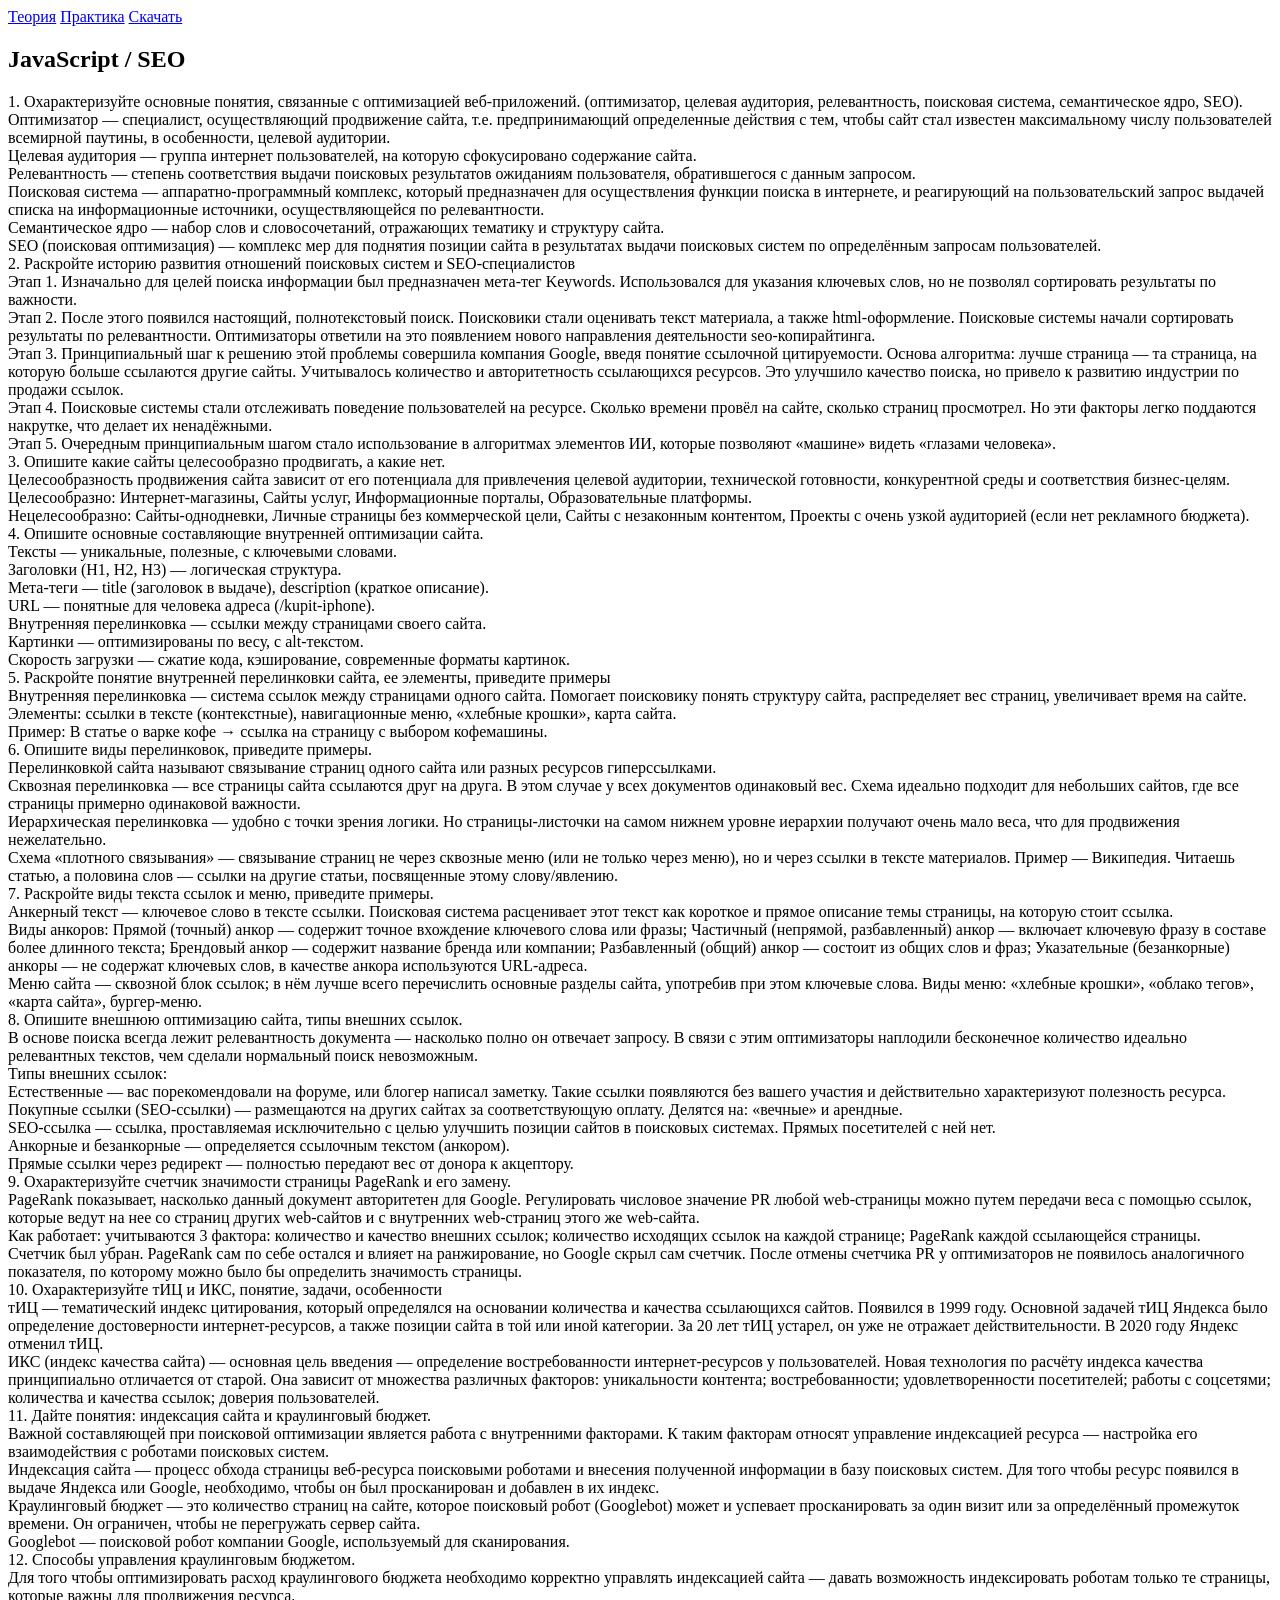
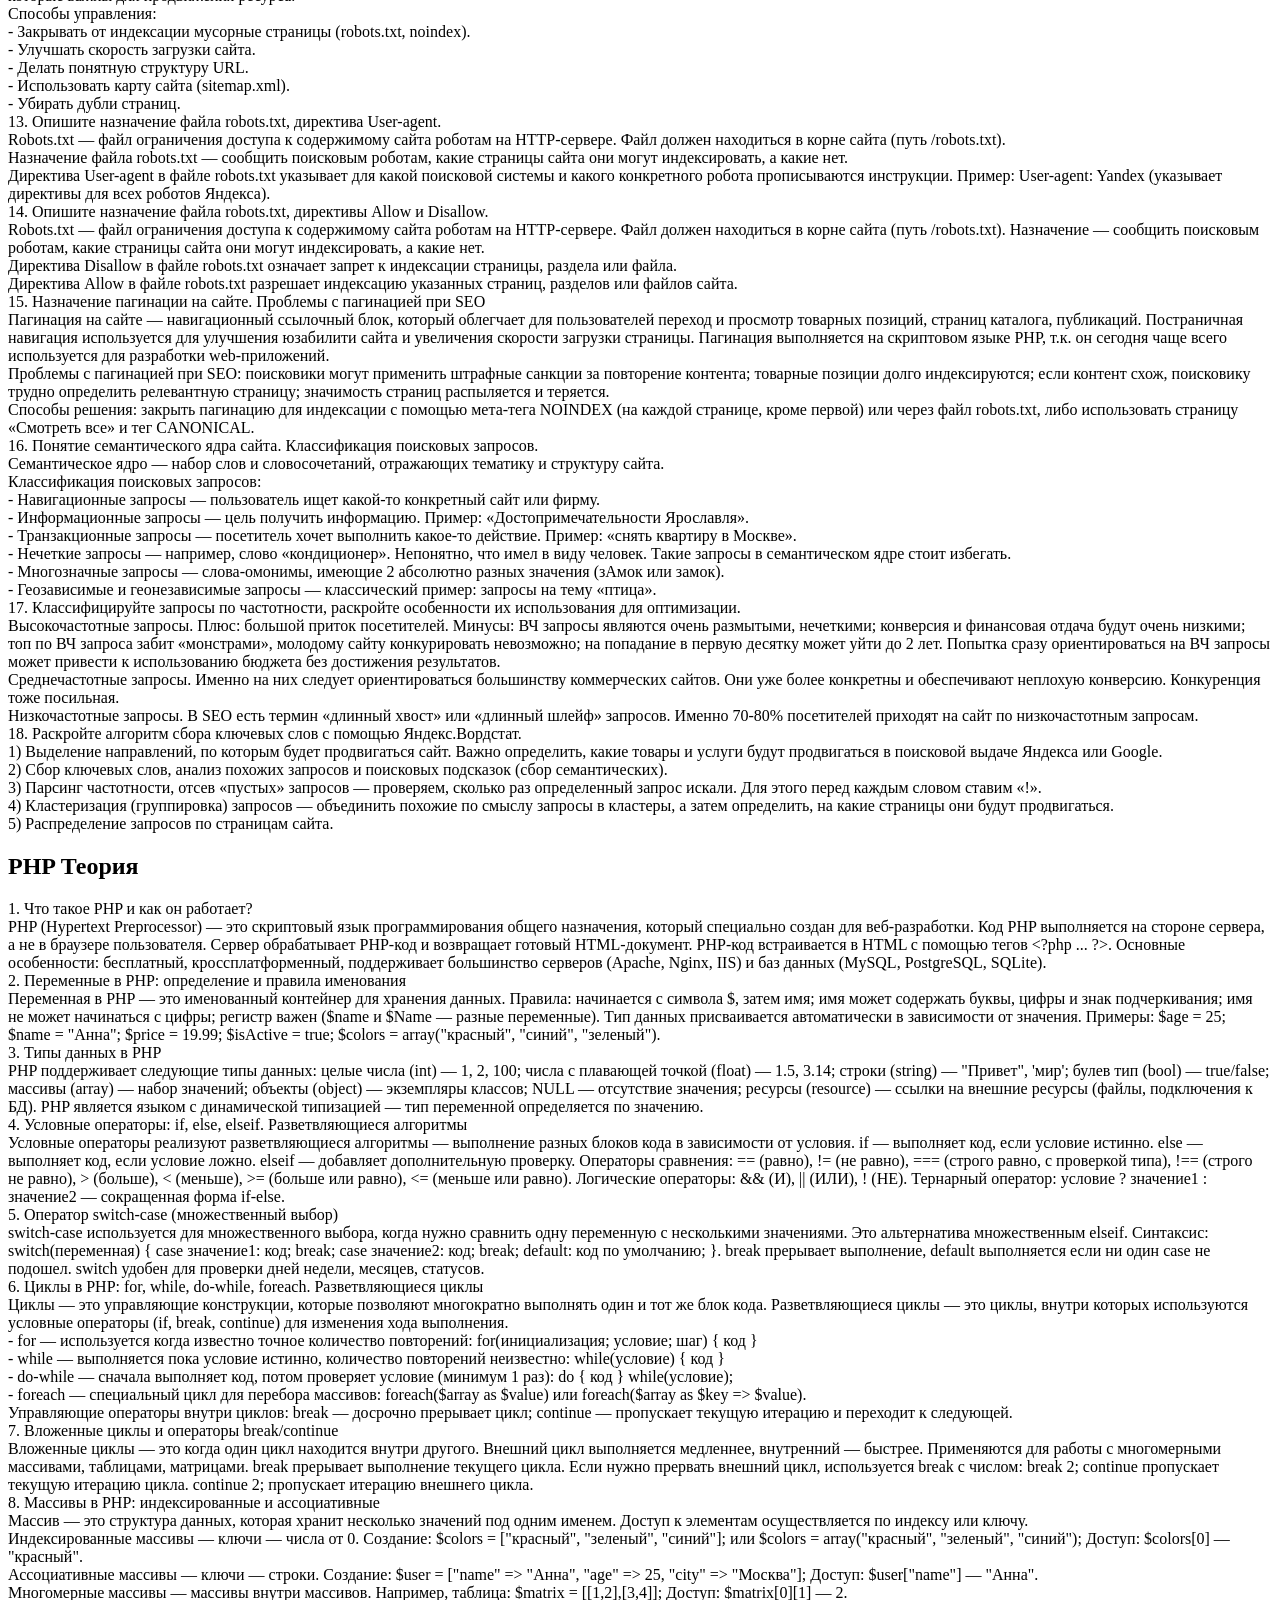
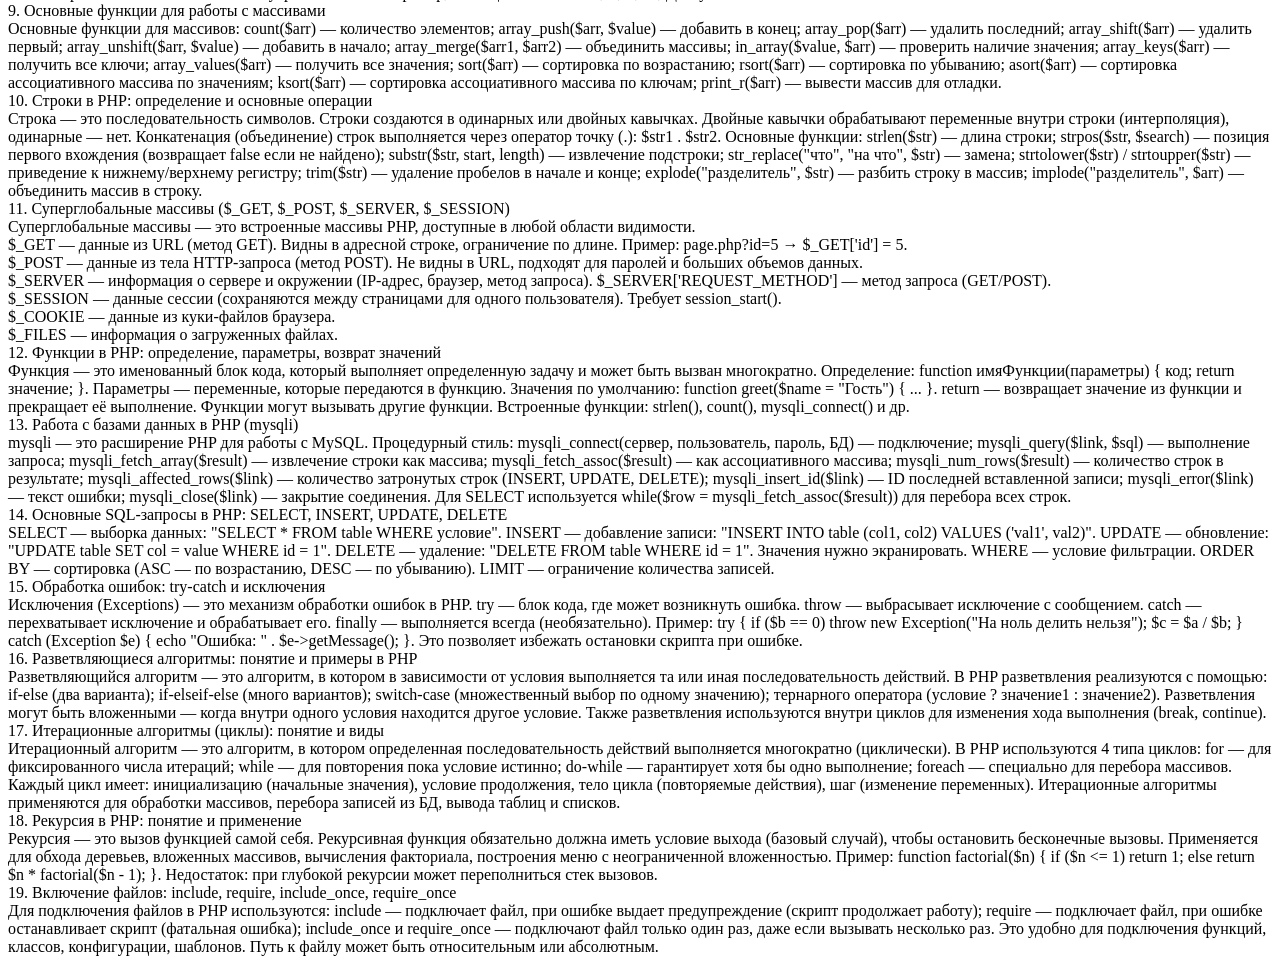
==== index.html @ ad6dc045 "Add files via upload" ====
<!DOCTYPE html>
<html lang="ru">
<head>
    <meta charset="UTF-8">
    <meta name="viewport" content="width=device-width, initial-scale=1.0">
    <title>Теория - Экзамен</title>
    <link rel="stylesheet" href="style.css">
</head>
<body>
<div class="container">
    <div class="nav">
        <a href="index.html">Теория</a>
        <a href="practice.html">Практика</a>
        <a href="javascript:void(0)" onclick="downloadFile()">Скачать</a>    
    </div>

    <div class="two-columns">
        <!-- ЛЕВАЯ КОЛОНКА: JAVASCRIPT (18 вопросов) -->
        <div class="col js-col">
            <h2>JavaScript / SEO</h2>

            <div class="task-block">
                <span class="task-title">1. Охарактеризуйте основные понятия, связанные с оптимизацией веб-приложений. (оптимизатор, целевая аудитория, релевантность, поисковая система, семантическое ядро, SEO).</span>
                <div class="answer">Оптимизатор — специалист, осуществляющий продвижение сайта, т.е. предпринимающий определенные действия с тем, чтобы сайт стал известен максимальному числу пользователей всемирной паутины, в особенности, целевой аудитории.<br>
Целевая аудитория — группа интернет пользователей, на которую сфокусировано содержание сайта.<br>
Релевантность — степень соответствия выдачи поисковых результатов ожиданиям пользователя, обратившегося с данным запросом.<br>
Поисковая система — аппаратно-программный комплекс, который предназначен для осуществления функции поиска в интернете, и реагирующий на пользовательский запрос выдачей списка на информационные источники, осуществляющейся по релевантности.<br>
Семантическое ядро — набор слов и словосочетаний, отражающих тематику и структуру сайта.<br>
SEO (поисковая оптимизация) — комплекс мер для поднятия позиции сайта в результатах выдачи поисковых систем по определённым запросам пользователей.</div>
            </div>

            <div class="task-block">
                <span class="task-title">2. Раскройте историю развития отношений поисковых систем и SEO-специалистов</span>
                <div class="answer">Этап 1. Изначально для целей поиска информации был предназначен мета-тег Keywords. Использовался для указания ключевых слов, но не позволял сортировать результаты по важности.<br>
Этап 2. После этого появился настоящий, полнотекстовый поиск. Поисковики стали оценивать текст материала, а также html-оформление. Поисковые системы начали сортировать результаты по релевантности. Оптимизаторы ответили на это появлением нового направления деятельности seo-копирайтинга.<br>
Этап 3. Принципиальный шаг к решению этой проблемы совершила компания Google, введя понятие ссылочной цитируемости. Основа алгоритма: лучше страница — та страница, на которую больше ссылаются другие сайты. Учитывалось количество и авторитетность ссылающихся ресурсов. Это улучшило качество поиска, но привело к развитию индустрии по продажи ссылок.<br>
Этап 4. Поисковые системы стали отслеживать поведение пользователей на ресурсе. Сколько времени провёл на сайте, сколько страниц просмотрел. Но эти факторы легко поддаются накрутке, что делает их ненадёжными.<br>
Этап 5. Очередным принципиальным шагом стало использование в алгоритмах элементов ИИ, которые позволяют «машине» видеть «глазами человека».</div>
            </div>

            <div class="task-block">
                <span class="task-title">3. Опишите какие сайты целесообразно продвигать, а какие нет.</span>
                <div class="answer">Целесообразность продвижения сайта зависит от его потенциала для привлечения целевой аудитории, технической готовности, конкурентной среды и соответствия бизнес-целям.<br>
Целесообразно: Интернет-магазины, Сайты услуг, Информационные порталы, Образовательные платформы.<br>
Нецелесообразно: Сайты-однодневки, Личные страницы без коммерческой цели, Сайты с незаконным контентом, Проекты с очень узкой аудиторией (если нет рекламного бюджета).</div>
            </div>

            <div class="task-block">
                <span class="task-title">4. Опишите основные составляющие внутренней оптимизации сайта.</span>
                <div class="answer">Тексты — уникальные, полезные, с ключевыми словами.<br>
Заголовки (H1, H2, H3) — логическая структура.<br>
Мета-теги — title (заголовок в выдаче), description (краткое описание).<br>
URL — понятные для человека адреса (/kupit-iphone).<br>
Внутренняя перелинковка — ссылки между страницами своего сайта.<br>
Картинки — оптимизированы по весу, с alt-текстом.<br>
Скорость загрузки — сжатие кода, кэширование, современные форматы картинок.</div>
            </div>

            <div class="task-block">
                <span class="task-title">5. Раскройте понятие внутренней перелинковки сайта, ее элементы, приведите примеры</span>
                <div class="answer">Внутренняя перелинковка — система ссылок между страницами одного сайта. Помогает поисковику понять структуру сайта, распределяет вес страниц, увеличивает время на сайте.<br>
Элементы: ссылки в тексте (контекстные), навигационные меню, «хлебные крошки», карта сайта.<br>
Пример: В статье о варке кофе → ссылка на страницу с выбором кофемашины.</div>
            </div>

            <div class="task-block">
                <span class="task-title">6. Опишите виды перелинковок, приведите примеры.</span>
                <div class="answer">Перелинковкой сайта называют связывание страниц одного сайта или разных ресурсов гиперссылками.<br>
Сквозная перелинковка — все страницы сайта ссылаются друг на друга. В этом случае у всех документов одинаковый вес. Схема идеально подходит для небольших сайтов, где все страницы примерно одинаковой важности.<br>
Иерархическая перелинковка — удобно с точки зрения логики. Но страницы-листочки на самом нижнем уровне иерархии получают очень мало веса, что для продвижения нежелательно.<br>
Схема «плотного связывания» — связывание страниц не через сквозные меню (или не только через меню), но и через ссылки в тексте материалов. Пример — Википедия. Читаешь статью, а половина слов — ссылки на другие статьи, посвященные этому слову/явлению.</div>
            </div>

            <div class="task-block">
                <span class="task-title">7. Раскройте виды текста ссылок и меню, приведите примеры.</span>
                <div class="answer">Анкерный текст — ключевое слово в тексте ссылки. Поисковая система расценивает этот текст как короткое и прямое описание темы страницы, на которую стоит ссылка.<br>
Виды анкоров: Прямой (точный) анкор — содержит точное вхождение ключевого слова или фразы; Частичный (непрямой, разбавленный) анкор — включает ключевую фразу в составе более длинного текста; Брендовый анкор — содержит название бренда или компании; Разбавленный (общий) анкор — состоит из общих слов и фраз; Указательные (безанкорные) анкоры — не содержат ключевых слов, в качестве анкора используются URL-адреса.<br>
Меню сайта — сквозной блок ссылок; в нём лучше всего перечислить основные разделы сайта, употребив при этом ключевые слова. Виды меню: «хлебные крошки», «облако тегов», «карта сайта», бургер-меню.</div>
            </div>

            <div class="task-block">
                <span class="task-title">8. Опишите внешнюю оптимизацию сайта, типы внешних ссылок.</span>
                <div class="answer">В основе поиска всегда лежит релевантность документа — насколько полно он отвечает запросу. В связи с этим оптимизаторы наплодили бесконечное количество идеально релевантных текстов, чем сделали нормальный поиск невозможным.<br>
Типы внешних ссылок:<br>
Естественные — вас порекомендовали на форуме, или блогер написал заметку. Такие ссылки появляются без вашего участия и действительно характеризуют полезность ресурса.<br>
Покупные ссылки (SEO-ссылки) — размещаются на других сайтах за соответствующую оплату. Делятся на: «вечные» и арендные.<br>
SEO-ссылка — ссылка, проставляемая исключительно с целью улучшить позиции сайтов в поисковых системах. Прямых посетителей с ней нет.<br>
Анкорные и безанкорные — определяется ссылочным текстом (анкором).<br>
Прямые ссылки через редирект — полностью передают вес от донора к акцептору.</div>
            </div>

            <div class="task-block">
                <span class="task-title">9. Охарактеризуйте счетчик значимости страницы PageRank и его замену.</span>
                <div class="answer">PageRank показывает, насколько данный документ авторитетен для Google. Регулировать числовое значение PR любой web-страницы можно путем передачи веса с помощью ссылок, которые ведут на нее со страниц других web-сайтов и с внутренних web-страниц этого же web-сайта.<br>
Как работает: учитываются 3 фактора: количество и качество внешних ссылок; количество исходящих ссылок на каждой странице; PageRank каждой ссылающейся страницы.<br>
Счетчик был убран. PageRank сам по себе остался и влияет на ранжирование, но Google скрыл сам счетчик. После отмены счетчика PR у оптимизаторов не появилось аналогичного показателя, по которому можно было бы определить значимость страницы.</div>
            </div>

            <div class="task-block">
                <span class="task-title">10. Охарактеризуйте тИЦ и ИКС, понятие, задачи, особенности</span>
                <div class="answer">тИЦ — тематический индекс цитирования, который определялся на основании количества и качества ссылающихся сайтов. Появился в 1999 году. Основной задачей тИЦ Яндекса было определение достоверности интернет-ресурсов, а также позиции сайта в той или иной категории. За 20 лет тИЦ устарел, он уже не отражает действительности. В 2020 году Яндекс отменил тИЦ.<br>
ИКС (индекс качества сайта) — основная цель введения — определение востребованности интернет-ресурсов у пользователей. Новая технология по расчёту индекса качества принципиально отличается от старой. Она зависит от множества различных факторов: уникальности контента; востребованности; удовлетворенности посетителей; работы с соцсетями; количества и качества ссылок; доверия пользователей.</div>
            </div>

            <div class="task-block">
                <span class="task-title">11. Дайте понятия: индексация сайта и краулинговый бюджет.</span>
                <div class="answer">Важной составляющей при поисковой оптимизации является работа с внутренними факторами. К таким факторам относят управление индексацией ресурса — настройка его взаимодействия с роботами поисковых систем.<br>
Индексация сайта — процесс обхода страницы веб-ресурса поисковыми роботами и внесения полученной информации в базу поисковых систем. Для того чтобы ресурс появился в выдаче Яндекса или Google, необходимо, чтобы он был просканирован и добавлен в их индекс.<br>
Краулинговый бюджет — это количество страниц на сайте, которое поисковый робот (Googlebot) может и успевает просканировать за один визит или за определённый промежуток времени. Он ограничен, чтобы не перегружать сервер сайта.<br>
Googlebot — поисковой робот компании Google, используемый для сканирования.</div>
            </div>

            <div class="task-block">
                <span class="task-title">12. Способы управления краулинговым бюджетом.</span>
                <div class="answer">Для того чтобы оптимизировать расход краулингового бюджета необходимо корректно управлять индексацией сайта — давать возможность индексировать роботам только те страницы, которые важны для продвижения ресурса.<br>
Способы управления:<br>
- Закрывать от индексации мусорные страницы (robots.txt, noindex).<br>
- Улучшать скорость загрузки сайта.<br>
- Делать понятную структуру URL.<br>
- Использовать карту сайта (sitemap.xml).<br>
- Убирать дубли страниц.</div>
            </div>

            <div class="task-block">
                <span class="task-title">13. Опишите назначение файла robots.txt, директива User-agent.</span>
                <div class="answer">Robots.txt — файл ограничения доступа к содержимому сайта роботам на HTTP-сервере. Файл должен находиться в корне сайта (путь /robots.txt).<br>
Назначение файла robots.txt — сообщить поисковым роботам, какие страницы сайта они могут индексировать, а какие нет.<br>
Директива User-agent в файле robots.txt указывает для какой поисковой системы и какого конкретного робота прописываются инструкции. Пример: User-agent: Yandex (указывает директивы для всех роботов Яндекса).</div>
            </div>

            <div class="task-block">
                <span class="task-title">14. Опишите назначение файла robots.txt, директивы Allow и Disallow.</span>
                <div class="answer">Robots.txt — файл ограничения доступа к содержимому сайта роботам на HTTP-сервере. Файл должен находиться в корне сайта (путь /robots.txt). Назначение — сообщить поисковым роботам, какие страницы сайта они могут индексировать, а какие нет.<br>
Директива Disallow в файле robots.txt означает запрет к индексации страницы, раздела или файла.<br>
Директива Allow в файле robots.txt разрешает индексацию указанных страниц, разделов или файлов сайта.</div>
            </div>

            <div class="task-block">
                <span class="task-title">15. Назначение пагинации на сайте. Проблемы с пагинацией при SEO</span>
                <div class="answer">Пагинация на сайте — навигационный ссылочный блок, который облегчает для пользователей переход и просмотр товарных позиций, страниц каталога, публикаций. Постраничная навигация используется для улучшения юзабилити сайта и увеличения скорости загрузки страницы. Пагинация выполняется на скриптовом языке PHP, т.к. он сегодня чаще всего используется для разработки web-приложений.<br>
Проблемы с пагинацией при SEO: поисковики могут применить штрафные санкции за повторение контента; товарные позиции долго индексируются; если контент схож, поисковику трудно определить релевантную страницу; значимость страниц распыляется и теряется.<br>
Способы решения: закрыть пагинацию для индексации с помощью мета-тега NOINDEX (на каждой странице, кроме первой) или через файл robots.txt, либо использовать страницу «Смотреть все» и тег CANONICAL.</div>
            </div>

            <div class="task-block">
                <span class="task-title">16. Понятие семантического ядра сайта. Классификация поисковых запросов.</span>
                <div class="answer">Семантическое ядро — набор слов и словосочетаний, отражающих тематику и структуру сайта.<br>
Классификация поисковых запросов:<br>
- Навигационные запросы — пользователь ищет какой-то конкретный сайт или фирму.<br>
- Информационные запросы — цель получить информацию. Пример: «Достопримечательности Ярославля».<br>
- Транзакционные запросы — посетитель хочет выполнить какое-то действие. Пример: «снять квартиру в Москве».<br>
- Нечеткие запросы — например, слово «кондиционер». Непонятно, что имел в виду человек. Такие запросы в семантическом ядре стоит избегать.<br>
- Многозначные запросы — слова-омонимы, имеющие 2 абсолютно разных значения (зАмок или замок).<br>
- Геозависимые и геонезависимые запросы — классический пример: запросы на тему «птица».</div>
            </div>

            <div class="task-block">
                <span class="task-title">17. Классифицируйте запросы по частотности, раскройте особенности их использования для оптимизации.</span>
                <div class="answer">Высокочастотные запросы. Плюс: большой приток посетителей. Минусы: ВЧ запросы являются очень размытыми, нечеткими; конверсия и финансовая отдача будут очень низкими; топ по ВЧ запроса забит «монстрами», молодому сайту конкурировать невозможно; на попадание в первую десятку может уйти до 2 лет. Попытка сразу ориентироваться на ВЧ запросы может привести к использованию бюджета без достижения результатов.<br>
Среднечастотные запросы. Именно на них следует ориентироваться большинству коммерческих сайтов. Они уже более конкретны и обеспечивают неплохую конверсию. Конкуренция тоже посильная.<br>
Низкочастотные запросы. В SEO есть термин «длинный хвост» или «длинный шлейф» запросов. Именно 70-80% посетителей приходят на сайт по низкочастотным запросам.</div>
            </div>

            <div class="task-block">
                <span class="task-title">18. Раскройте алгоритм сбора ключевых слов с помощью Яндекс.Вордстат.</span>
                <div class="answer">1) Выделение направлений, по которым будет продвигаться сайт. Важно определить, какие товары и услуги будут продвигаться в поисковой выдаче Яндекса или Google.<br>
2) Сбор ключевых слов, анализ похожих запросов и поисковых подсказок (сбор семантических).<br>
3) Парсинг частотности, отсев «пустых» запросов — проверяем, сколько раз определенный запрос искали. Для этого перед каждым словом ставим «!».<br>
4) Кластеризация (группировка) запросов — объединить похожие по смыслу запросы в кластеры, а затем определить, на какие страницы они будут продвигаться.<br>
5) Распределение запросов по страницам сайта.</div>
            </div>
        </div>

        <!-- ПРАВАЯ КОЛОНКА: PHP ТЕОРИЯ -->
        <div class="col php-col">
            <h2>PHP Теория</h2>

            <!-- ОСНОВЫ PHP -->
            <div class="task-block">
                <span class="task-title">1. Что такое PHP и как он работает?</span>
                <div class="answer">PHP (Hypertext Preprocessor) — это скриптовый язык программирования общего назначения, который специально создан для веб-разработки. Код PHP выполняется на стороне сервера, а не в браузере пользователя. Сервер обрабатывает PHP-код и возвращает готовый HTML-документ. PHP-код встраивается в HTML с помощью тегов &lt;?php ... ?&gt;. Основные особенности: бесплатный, кроссплатформенный, поддерживает большинство серверов (Apache, Nginx, IIS) и баз данных (MySQL, PostgreSQL, SQLite).</div>
            </div>

            <div class="task-block">
                <span class="task-title">2. Переменные в PHP: определение и правила именования</span>
                <div class="answer">Переменная в PHP — это именованный контейнер для хранения данных. Правила: начинается с символа $, затем имя; имя может содержать буквы, цифры и знак подчеркивания; имя не может начинаться с цифры; регистр важен ($name и $Name — разные переменные). Тип данных присваивается автоматически в зависимости от значения. Примеры: $age = 25; $name = "Анна"; $price = 19.99; $isActive = true; $colors = array("красный", "синий", "зеленый").</div>
            </div>

            <div class="task-block">
                <span class="task-title">3. Типы данных в PHP</span>
                <div class="answer">PHP поддерживает следующие типы данных: целые числа (int) — 1, 2, 100; числа с плавающей точкой (float) — 1.5, 3.14; строки (string) — "Привет", 'мир'; булев тип (bool) — true/false; массивы (array) — набор значений; объекты (object) — экземпляры классов; NULL — отсутствие значения; ресурсы (resource) — ссылки на внешние ресурсы (файлы, подключения к БД). PHP является языком с динамической типизацией — тип переменной определяется по значению.</div>
            </div>

            <!-- УСЛОВНЫЕ ОПЕРАТОРЫ -->
            <div class="task-block">
                <span class="task-title">4. Условные операторы: if, else, elseif. Разветвляющиеся алгоритмы</span>
                <div class="answer">Условные операторы реализуют разветвляющиеся алгоритмы — выполнение разных блоков кода в зависимости от условия. if — выполняет код, если условие истинно. else — выполняет код, если условие ложно. elseif — добавляет дополнительную проверку. Операторы сравнения: == (равно), != (не равно), === (строго равно, с проверкой типа), !== (строго не равно), > (больше), < (меньше), >= (больше или равно), <= (меньше или равно). Логические операторы: && (И), || (ИЛИ), ! (НЕ). Тернарный оператор: условие ? значение1 : значение2 — сокращенная форма if-else.</div>
            </div>

            <div class="task-block">
                <span class="task-title">5. Оператор switch-case (множественный выбор)</span>
                <div class="answer">switch-case используется для множественного выбора, когда нужно сравнить одну переменную с несколькими значениями. Это альтернатива множественным elseif. Синтаксис: switch(переменная) { case значение1: код; break; case значение2: код; break; default: код по умолчанию; }. break прерывает выполнение, default выполняется если ни один case не подошел. switch удобен для проверки дней недели, месяцев, статусов.</div>
            </div>

            <!-- ЦИКЛЫ -->
            <div class="task-block">
                <span class="task-title">6. Циклы в PHP: for, while, do-while, foreach. Разветвляющиеся циклы</span>
                <div class="answer">Циклы — это управляющие конструкции, которые позволяют многократно выполнять один и тот же блок кода. Разветвляющиеся циклы — это циклы, внутри которых используются условные операторы (if, break, continue) для изменения хода выполнения.<br>
- for — используется когда известно точное количество повторений: for(инициализация; условие; шаг) { код }<br>
- while — выполняется пока условие истинно, количество повторений неизвестно: while(условие) { код }<br>
- do-while — сначала выполняет код, потом проверяет условие (минимум 1 раз): do { код } while(условие);<br>
- foreach — специальный цикл для перебора массивов: foreach($array as $value) или foreach($array as $key => $value).<br>
Управляющие операторы внутри циклов: break — досрочно прерывает цикл; continue — пропускает текущую итерацию и переходит к следующей.</div>
            </div>

            <div class="task-block">
                <span class="task-title">7. Вложенные циклы и операторы break/continue</span>
                <div class="answer">Вложенные циклы — это когда один цикл находится внутри другого. Внешний цикл выполняется медленнее, внутренний — быстрее. Применяются для работы с многомерными массивами, таблицами, матрицами. break прерывает выполнение текущего цикла. Если нужно прервать внешний цикл, используется break с числом: break 2; continue пропускает текущую итерацию цикла. continue 2; пропускает итерацию внешнего цикла.</div>
            </div>

            <!-- МАССИВЫ -->
            <div class="task-block">
                <span class="task-title">8. Массивы в PHP: индексированные и ассоциативные</span>
                <div class="answer">Массив — это структура данных, которая хранит несколько значений под одним именем. Доступ к элементам осуществляется по индексу или ключу.<br>
Индексированные массивы — ключи — числа от 0. Создание: $colors = ["красный", "зеленый", "синий"]; или $colors = array("красный", "зеленый", "синий"); Доступ: $colors[0] — "красный".<br>
Ассоциативные массивы — ключи — строки. Создание: $user = ["name" => "Анна", "age" => 25, "city" => "Москва"]; Доступ: $user["name"] — "Анна".<br>
Многомерные массивы — массивы внутри массивов. Например, таблица: $matrix = [[1,2],[3,4]]; Доступ: $matrix[0][1] — 2.</div>
            </div>

            <div class="task-block">
                <span class="task-title">9. Основные функции для работы с массивами</span>
                <div class="answer">Основные функции для массивов: count($arr) — количество элементов; array_push($arr, $value) — добавить в конец; array_pop($arr) — удалить последний; array_shift($arr) — удалить первый; array_unshift($arr, $value) — добавить в начало; array_merge($arr1, $arr2) — объединить массивы; in_array($value, $arr) — проверить наличие значения; array_keys($arr) — получить все ключи; array_values($arr) — получить все значения; sort($arr) — сортировка по возрастанию; rsort($arr) — сортировка по убыванию; asort($arr) — сортировка ассоциативного массива по значениям; ksort($arr) — сортировка ассоциативного массива по ключам; print_r($arr) — вывести массив для отладки.</div>
            </div>

            <!-- СТРОКИ -->
            <div class="task-block">
                <span class="task-title">10. Строки в PHP: определение и основные операции</span>
                <div class="answer">Строка — это последовательность символов. Строки создаются в одинарных или двойных кавычках. Двойные кавычки обрабатывают переменные внутри строки (интерполяция), одинарные — нет. Конкатенация (объединение) строк выполняется через оператор точку (.): $str1 . $str2. Основные функции: strlen($str) — длина строки; strpos($str, $search) — позиция первого вхождения (возвращает false если не найдено); substr($str, start, length) — извлечение подстроки; str_replace("что", "на что", $str) — замена; strtolower($str) / strtoupper($str) — приведение к нижнему/верхнему регистру; trim($str) — удаление пробелов в начале и конце; explode("разделитель", $str) — разбить строку в массив; implode("разделитель", $arr) — объединить массив в строку.</div>
            </div>

            <!-- СУПЕРГЛОБАЛЬНЫЕ МАССИВЫ -->
            <div class="task-block">
                <span class="task-title">11. Суперглобальные массивы ($_GET, $_POST, $_SERVER, $_SESSION)</span>
                <div class="answer">Суперглобальные массивы — это встроенные массивы PHP, доступные в любой области видимости.<br>
$_GET — данные из URL (метод GET). Видны в адресной строке, ограничение по длине. Пример: page.php?id=5 → $_GET['id'] = 5.<br>
$_POST — данные из тела HTTP-запроса (метод POST). Не видны в URL, подходят для паролей и больших объемов данных.<br>
$_SERVER — информация о сервере и окружении (IP-адрес, браузер, метод запроса). $_SERVER['REQUEST_METHOD'] — метод запроса (GET/POST).<br>
$_SESSION — данные сессии (сохраняются между страницами для одного пользователя). Требует session_start().<br>
$_COOKIE — данные из куки-файлов браузера.<br>
$_FILES — информация о загруженных файлах.</div>
            </div>

            <!-- ФУНКЦИИ -->
            <div class="task-block">
                <span class="task-title">12. Функции в PHP: определение, параметры, возврат значений</span>
                <div class="answer">Функция — это именованный блок кода, который выполняет определенную задачу и может быть вызван многократно. Определение: function имяФункции(параметры) { код; return значение; }. Параметры — переменные, которые передаются в функцию. Значения по умолчанию: function greet($name = "Гость") { ... }. return — возвращает значение из функции и прекращает её выполнение. Функции могут вызывать другие функции. Встроенные функции: strlen(), count(), mysqli_connect() и др.</div>
            </div>

            <!-- БАЗА ДАННЫХ -->
            <div class="task-block">
                <span class="task-title">13. Работа с базами данных в PHP (mysqli)</span>
                <div class="answer">mysqli — это расширение PHP для работы с MySQL. Процедурный стиль: mysqli_connect(сервер, пользователь, пароль, БД) — подключение; mysqli_query($link, $sql) — выполнение запроса; mysqli_fetch_array($result) — извлечение строки как массива; mysqli_fetch_assoc($result) — как ассоциативного массива; mysqli_num_rows($result) — количество строк в результате; mysqli_affected_rows($link) — количество затронутых строк (INSERT, UPDATE, DELETE); mysqli_insert_id($link) — ID последней вставленной записи; mysqli_error($link) — текст ошибки; mysqli_close($link) — закрытие соединения. Для SELECT используется while($row = mysqli_fetch_assoc($result)) для перебора всех строк.</div>
            </div>

            <div class="task-block">
                <span class="task-title">14. Основные SQL-запросы в PHP: SELECT, INSERT, UPDATE, DELETE</span>
                <div class="answer">SELECT — выборка данных: "SELECT * FROM table WHERE условие". INSERT — добавление записи: "INSERT INTO table (col1, col2) VALUES ('val1', val2)". UPDATE — обновление: "UPDATE table SET col = value WHERE id = 1". DELETE — удаление: "DELETE FROM table WHERE id = 1". Значения нужно экранировать. WHERE — условие фильтрации. ORDER BY — сортировка (ASC — по возрастанию, DESC — по убыванию). LIMIT — ограничение количества записей.</div>
            </div>

            <!-- ОБРАБОТКА ОШИБОК -->
            <div class="task-block">
                <span class="task-title">15. Обработка ошибок: try-catch и исключения</span>
                <div class="answer">Исключения (Exceptions) — это механизм обработки ошибок в PHP. try — блок кода, где может возникнуть ошибка. throw — выбрасывает исключение с сообщением. catch — перехватывает исключение и обрабатывает его. finally — выполняется всегда (необязательно). Пример: try { if ($b == 0) throw new Exception("На ноль делить нельзя"); $c = $a / $b; } catch (Exception $e) { echo "Ошибка: " . $e->getMessage(); }. Это позволяет избежать остановки скрипта при ошибке.</div>
            </div>

            <div class="task-block">
                <span class="task-title">16. Разветвляющиеся алгоритмы: понятие и примеры в PHP</span>
                <div class="answer">Разветвляющийся алгоритм — это алгоритм, в котором в зависимости от условия выполняется та или иная последовательность действий. В PHP разветвления реализуются с помощью: if-else (два варианта); if-elseif-else (много вариантов); switch-case (множественный выбор по одному значению); тернарного оператора (условие ? значение1 : значение2). Разветвления могут быть вложенными — когда внутри одного условия находится другое условие. Также разветвления используются внутри циклов для изменения хода выполнения (break, continue).</div>
            </div>

            <div class="task-block">
                <span class="task-title">17. Итерационные алгоритмы (циклы): понятие и виды</span>
                <div class="answer">Итерационный алгоритм — это алгоритм, в котором определенная последовательность действий выполняется многократно (циклически). В PHP используются 4 типа циклов: for — для фиксированного числа итераций; while — для повторения пока условие истинно; do-while — гарантирует хотя бы одно выполнение; foreach — специально для перебора массивов. Каждый цикл имеет: инициализацию (начальные значения), условие продолжения, тело цикла (повторяемые действия), шаг (изменение переменных). Итерационные алгоритмы применяются для обработки массивов, перебора записей из БД, вывода таблиц и списков.</div>
            </div>

            <div class="task-block">
                <span class="task-title">18. Рекурсия в PHP: понятие и применение</span>
                <div class="answer">Рекурсия — это вызов функцией самой себя. Рекурсивная функция обязательно должна иметь условие выхода (базовый случай), чтобы остановить бесконечные вызовы. Применяется для обхода деревьев, вложенных массивов, вычисления факториала, построения меню с неограниченной вложенностью. Пример: function factorial($n) { if ($n <= 1) return 1; else return $n * factorial($n - 1); }. Недостаток: при глубокой рекурсии может переполниться стек вызовов.</div>
            </div>

            <div class="task-block">
                <span class="task-title">19. Включение файлов: include, require, include_once, require_once</span>
                <div class="answer">Для подключения файлов в PHP используются: include — подключает файл, при ошибке выдает предупреждение (скрипт продолжает работу); require — подключает файл, при ошибке останавливает скрипт (фатальная ошибка); include_once и require_once — подключают файл только один раз, даже если вызывать несколько раз. Это удобно для подключения функций, классов, конфигурации, шаблонов. Путь к файлу может быть относительным или абсолютным.</div>
            </div>
        </div>
    </div>
</div>
<script>
    function downloadFile() {
        // Создаем невидимую ссылку
        const link = document.createElement('a');
        link.href = 'index.php';  // путь к файлу
        link.download = 'index.php';  // имя при скачивании
        document.body.appendChild(link);
        link.click();  // имитируем клик
        document.body.removeChild(link);  // удаляем ссылку
    }
    </script>
</body>
</html>
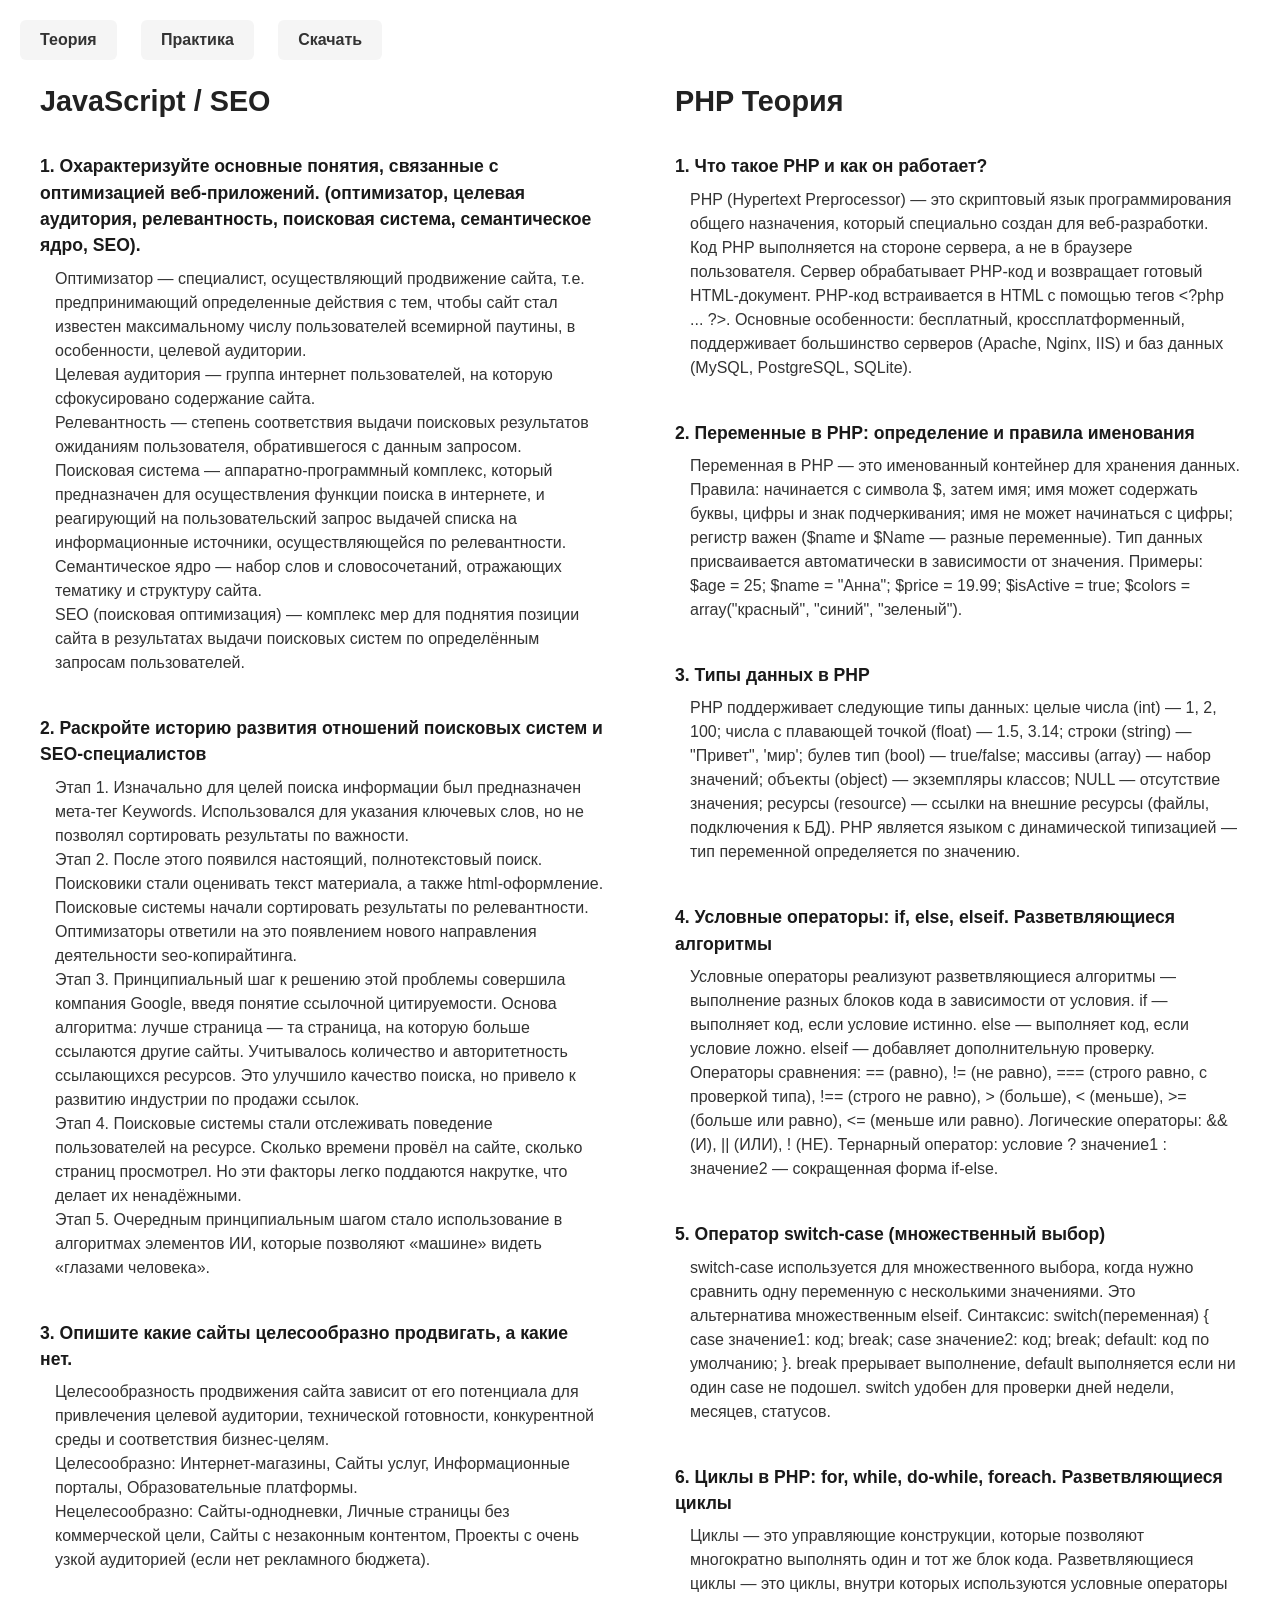
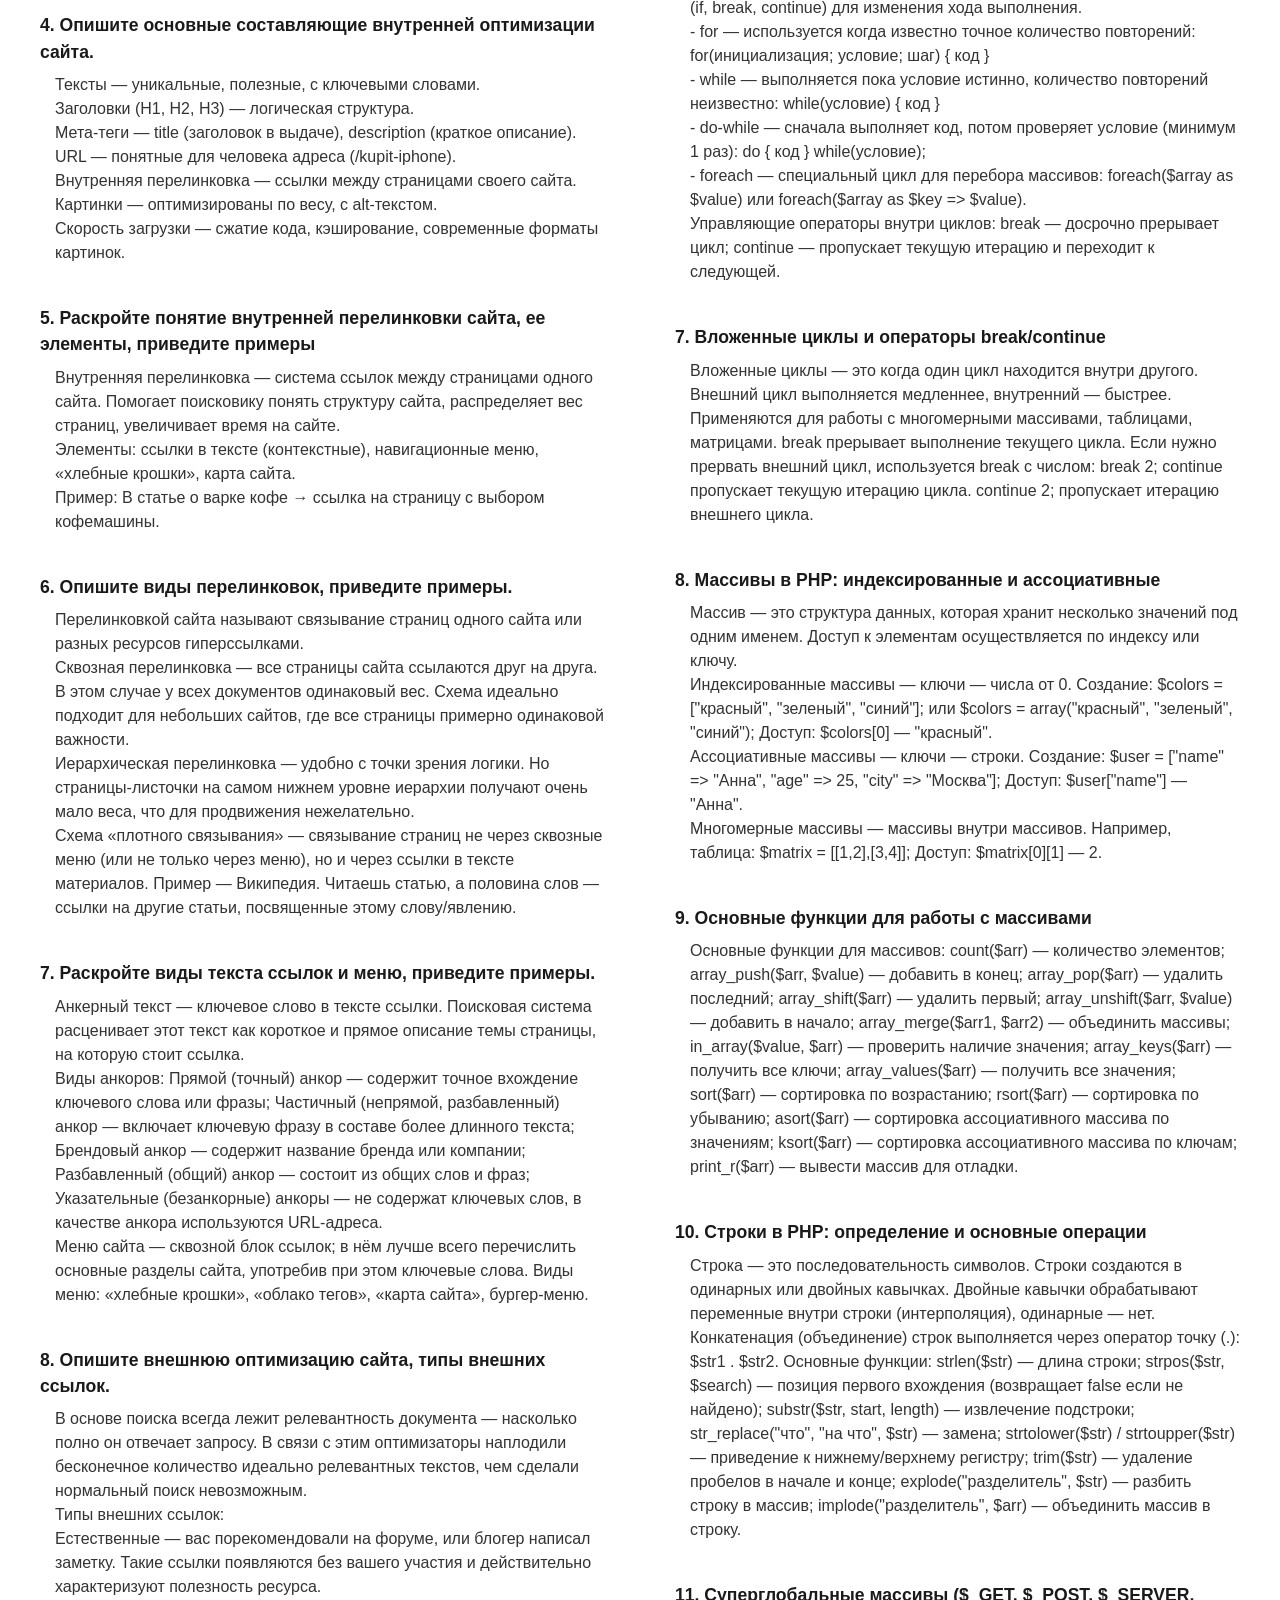
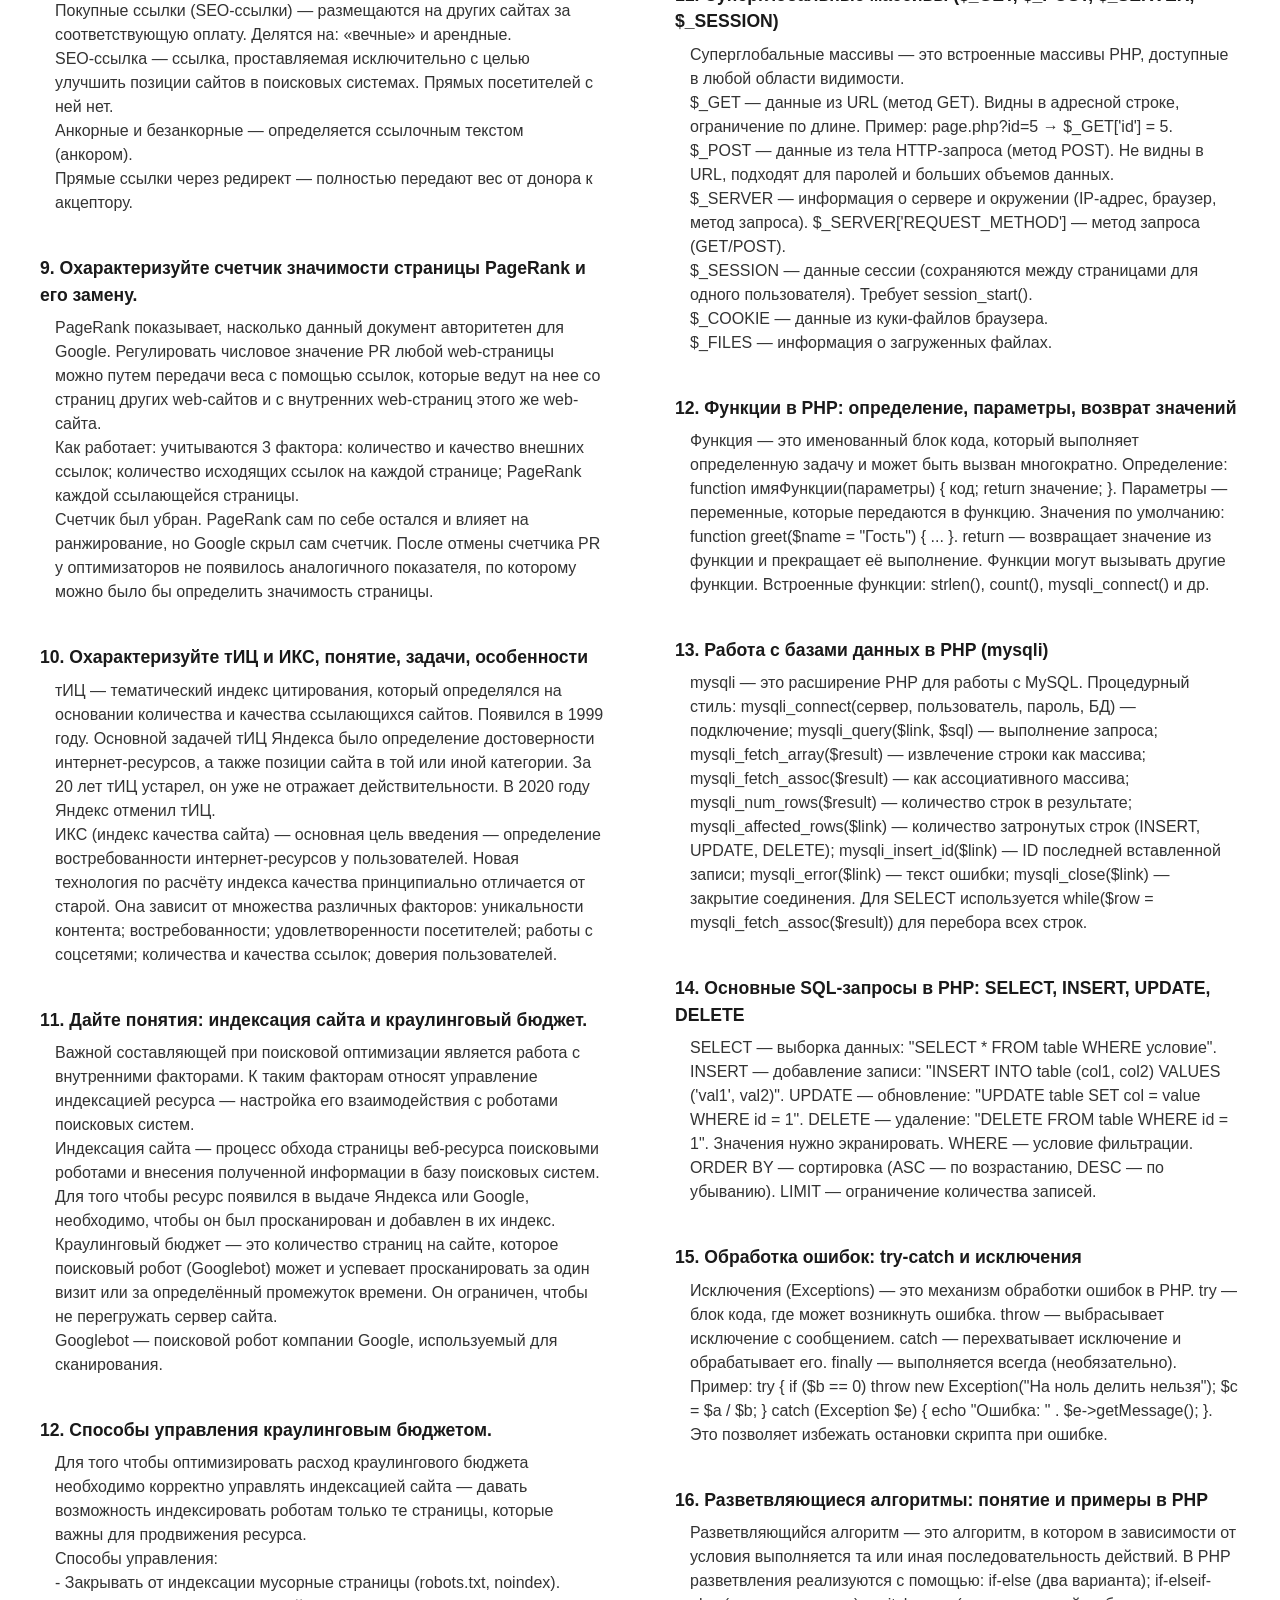
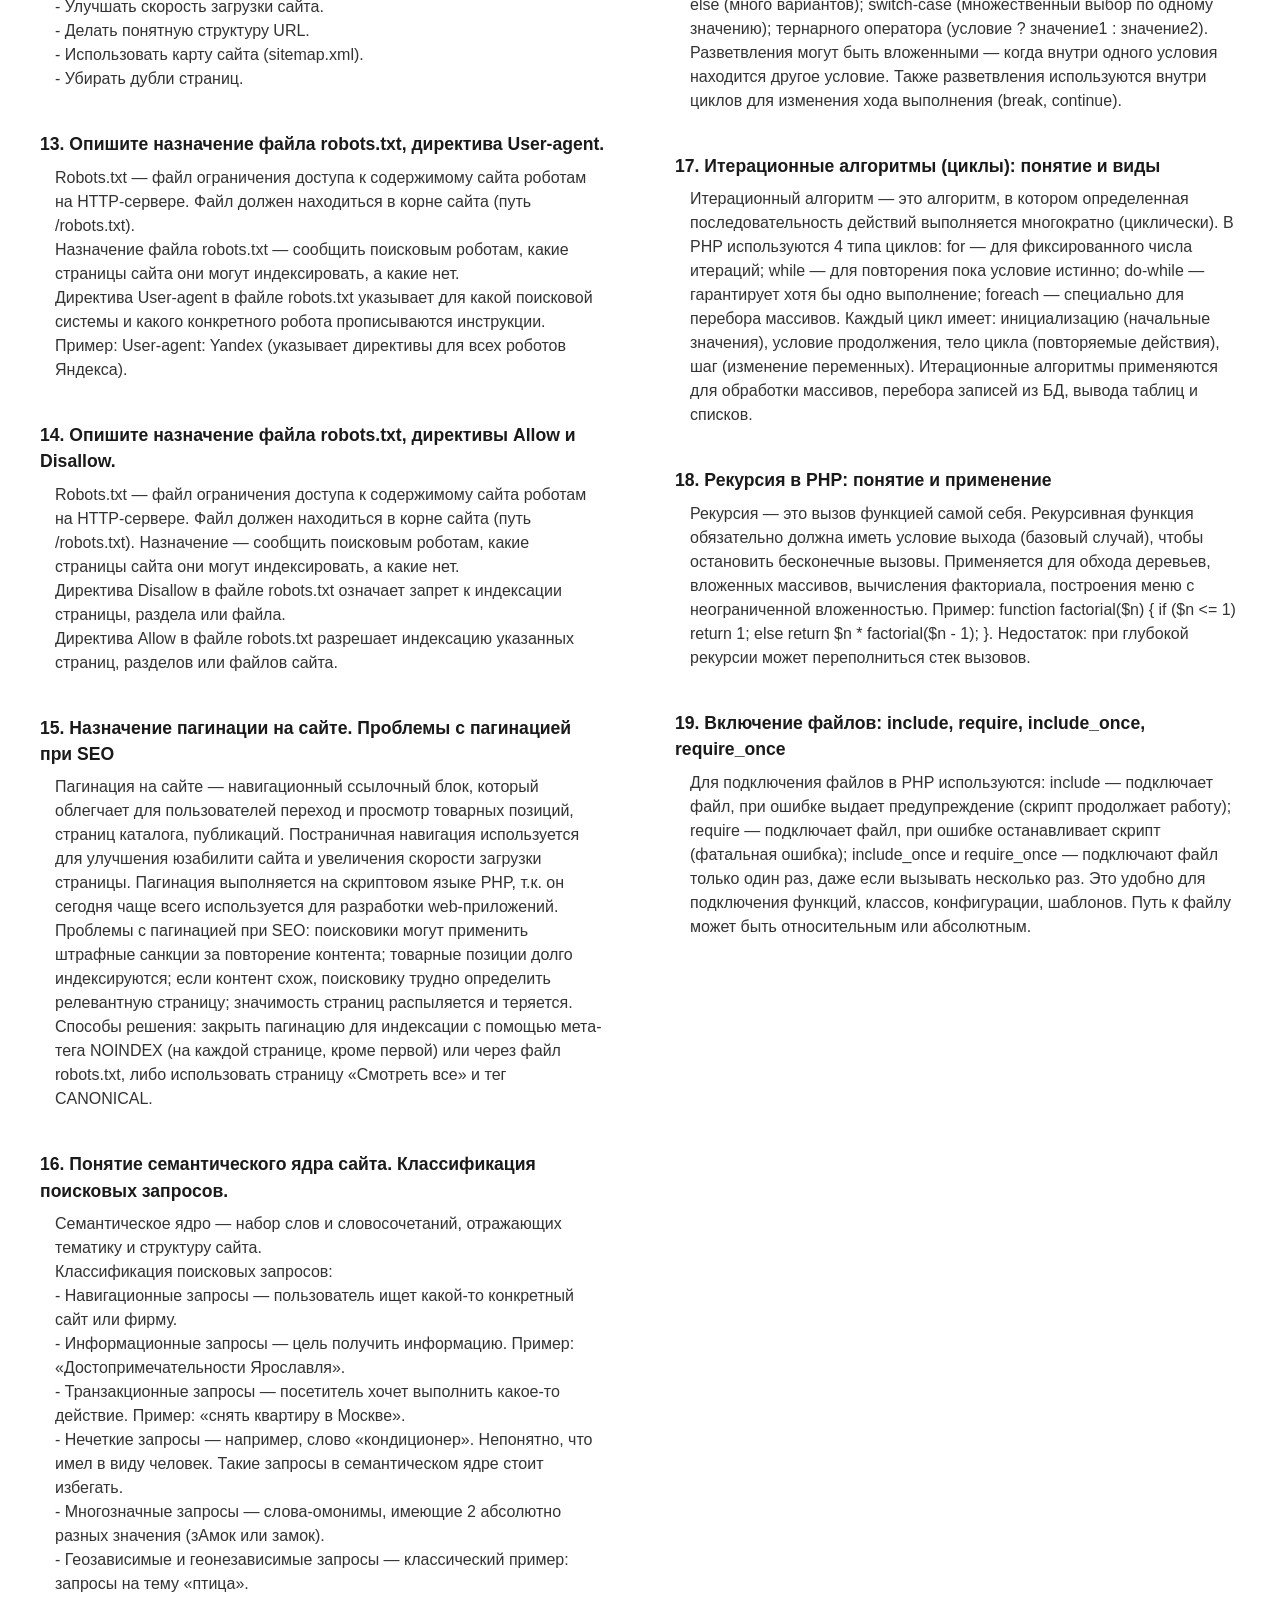
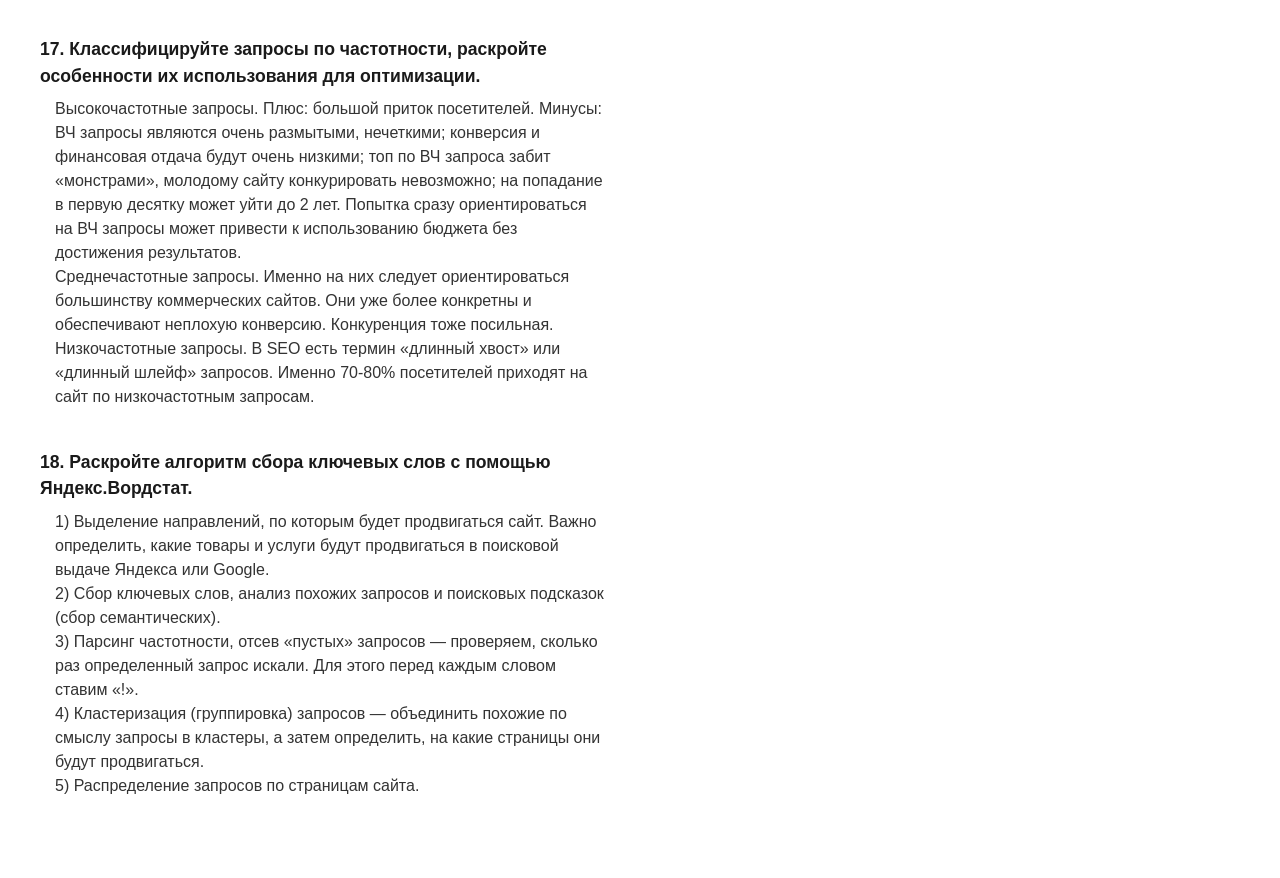
==== commit d334691f: "Add files via upload" ====
--- a/index.html
+++ b/index.html
@@ -3,7 +3,7 @@
 <head>
     <meta charset="UTF-8">
     <meta name="viewport" content="width=device-width, initial-scale=1.0">
-    <title>Теория - Экзамен</title>
+    <title>index.php</title>
     <link rel="stylesheet" href="style.css">
 </head>
 <body>
--- a/style.css
+++ b/style.css
@@ -0,0 +1,141 @@
+* {
+    margin: 0;
+    padding: 0;
+    box-sizing: border-box;
+}
+
+body {
+    font-family: 'Segoe UI', Tahoma, Geneva, Verdana, sans-serif;
+    background: white;
+    color: #222;
+    line-height: 1.5;
+    padding: 20px;
+}
+
+.container {
+    max-width: 1400px;
+    margin: 0 auto;
+}
+
+.nav a {
+    display: inline-block;
+    margin-right: 20px;
+    padding: 8px 20px;
+    background: #f5f5f5;
+    color: #333;
+    text-decoration: none;
+    border-radius: 6px;
+    font-weight: bold;
+}
+
+.two-columns {
+    display: flex;
+    gap: 30px;
+    flex-wrap: wrap;
+}
+
+.col {
+    flex: 1;
+    min-width: 300px;
+    padding: 20px;
+}
+
+.col h2 {
+    font-size: 1.8rem;
+    margin-bottom: 20px;
+    padding-bottom: 10px;
+}
+
+.task-block {
+    margin-bottom: 25px;
+    padding-bottom: 15px;
+}
+
+.task-title {
+    font-weight: bold;
+    font-size: 1.1rem;
+    margin-bottom: 8px;
+    display: block;
+    color: #1a1a1a;
+}
+
+.answer {
+    margin-top: 5px;
+    padding-left: 15px;
+    color: #333;
+}
+
+.code {
+    background: #f0f0f0;
+    font-family: 'Courier New', monospace;
+    padding: 2px 6px;
+    border-radius: 4px;
+    font-size: 0.9rem;
+}
+
+pre {
+    background: #2d2d2d;
+    color: #f0f0f0;
+    padding: 12px;
+    border-radius: 6px;
+    overflow-x: auto;
+    font-family: 'Courier New', monospace;
+    font-size: 0.85rem;
+    margin: 10px 0;
+}
+
+.empty-php {
+    background: #f9f9f9;
+    padding: 20px;
+    text-align: center;
+    border-radius: 6px;
+    color: #777;
+    font-style: italic;
+}
+
+@media (max-width: 768px) {
+    body {
+        padding: 12px;
+    }
+
+    .two-columns {
+        display: block;
+        gap: 0;
+    }
+
+    .col {
+        display: block;
+        width: 100%;
+        min-width: auto;
+        flex: none;
+        padding: 15px 0;
+    }
+
+    .col:first-child {
+        padding-top: 0;
+    }
+
+    .col h2 {
+        font-size: 1.5rem;
+        margin-bottom: 15px;
+    }
+
+    .task-title {
+        font-size: 1rem;
+    }
+
+    .answer {
+        padding-left: 10px;
+    }
+
+    .nav a {
+        padding: 6px 15px;
+        margin-right: 12px;
+        font-size: 0.9rem;
+    }
+
+    pre {
+        font-size: 0.75rem;
+        padding: 8px;
+    }
+}
